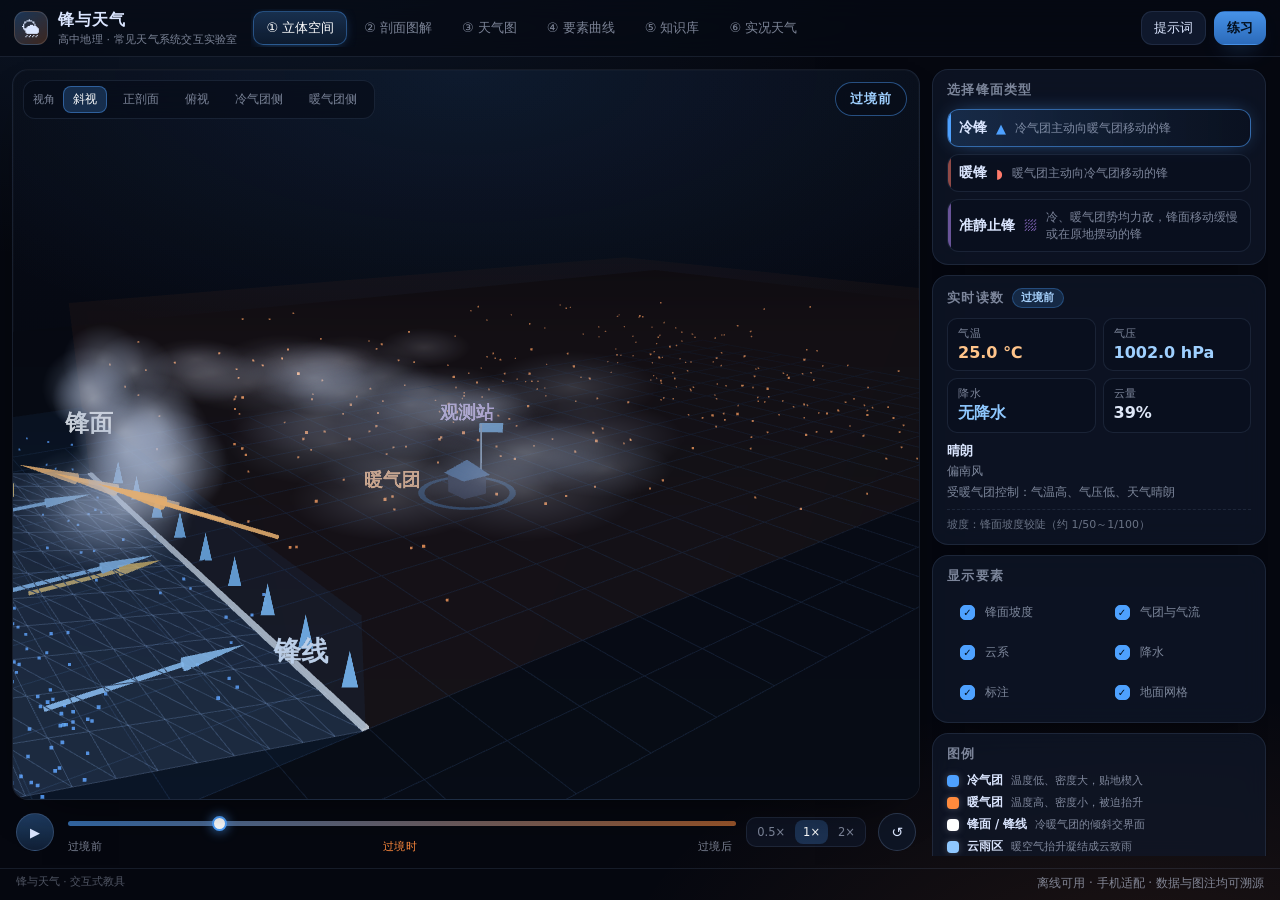
==== index.html @ 02ff9f95 "锋与天气：交互式高中地理教具（三维/剖面/天气图/曲线/知识库/联网实况）" ====
<!DOCTYPE html>
<html lang="zh-CN">
<head>
<meta charset="utf-8" />
<meta name="viewport" content="width=device-width, initial-scale=1, viewport-fit=cover" />
<title>锋与天气 · 高中地理交互教具</title>
<meta name="description" content="高中地理「常见天气系统——锋与天气」交互式教具：冷锋、暖锋、准静止锋三维演示、剖面图解、天气图、要素曲线、知识库与联网实况判读。" />
<meta name="theme-color" content="#05070f" />
<link rel="stylesheet" href="styles.css" />
<link rel="icon" href="data:image/svg+xml,%3Csvg xmlns='http://www.w3.org/2000/svg' viewBox='0 0 100 100'%3E%3Ctext y='.92em' font-size='86'%3E%E2%9B%85%3C/text%3E%3C/svg%3E" />
</head>
<body>
<div id="app">

  <!-- ============ 顶栏 ============ -->
  <header id="topbar">
    <div class="brand">
      <span class="logo" aria-hidden="true">🌦</span>
      <div class="brand-text">
        <h1>锋与天气</h1>
        <p>高中地理 · 常见天气系统交互实验室</p>
      </div>
    </div>
    <nav id="tabs" aria-label="视图切换">
      <button class="tab on" data-model="M1">① 立体空间</button>
      <button class="tab" data-model="M2">② 剖面图解</button>
      <button class="tab" data-model="M3">③ 天气图</button>
      <button class="tab" data-model="M4">④ 要素曲线</button>
      <button class="tab" data-model="M5">⑤ 知识库</button>
      <button class="tab" data-model="M6">⑥ 实况天气</button>
    </nav>
    <div class="top-actions">
      <button id="btnPrompt" class="ghost" title="查看完美提示词">提示词</button>
      <button id="btnQuiz" class="primary" title="课堂练习">练习</button>
    </div>
  </header>

  <!-- ============ 主区 ============ -->
  <main id="main">

    <!-- 画布区 -->
    <section id="stage">
      <div id="viewArea">
        <canvas id="gl"></canvas>
        <canvas id="c2d"></canvas>

        <div id="overlayTop">
          <div id="viewPresets" class="chips" aria-label="观察视角">
            <span class="chips-label">视角</span>
            <button data-view="iso" class="on">斜视</button>
            <button data-view="profile">正剖面</button>
            <button data-view="top">俯视</button>
            <button data-view="cold">冷气团侧</button>
            <button data-view="warm">暖气团侧</button>
          </div>
          <div id="mapBar" class="chips" hidden aria-label="天气图模式">
            <button data-map="cyclone" class="on">锋面气旋</button>
            <button data-map="rainbelt">我国雨带</button>
            <button data-map="symbols">符号判读</button>
            <span class="month-wrap" id="monthWrap" hidden>
              <b id="monthLabel">6 月</b>
              <input type="range" id="monthSlider" min="4" max="9" step="1" value="6" aria-label="月份" />
            </span>
          </div>
        </div>

        <div id="phaseBadge" class="phase-badge">过境前</div>
        <div id="toast" role="status" aria-live="polite"></div>
        <div id="loading"><span class="spinner"></span>正在构建三维场景…</div>
        <div id="fallback" hidden>
          <h3>三维渲染不可用</h3>
          <p>当前浏览器未启用 WebGL，已自动切换到「剖面图解」视图，动画与讲解不受影响。</p>
        </div>
      </div>

      <!-- 时间轴 -->
      <div id="ctrlbar">
        <button id="btnPlay" class="round" title="播放 / 暂停（空格）" aria-label="播放或暂停">▶</button>
        <div class="timeline">
          <input type="range" id="tSlider" min="0" max="1000" value="220" aria-label="时间轴" />
          <div class="marks"><span>过境前</span><span>过境时</span><span>过境后</span></div>
        </div>
        <div class="speeds" role="group" aria-label="播放速度">
          <button data-speed="0.5">0.5×</button>
          <button data-speed="1" class="on">1×</button>
          <button data-speed="2">2×</button>
        </div>
        <button id="btnReset" class="round" title="回到开始（R）" aria-label="重置">↺</button>
      </div>
    </section>

    <!-- 右侧控制面板 -->
    <aside id="panel">
      <div class="card" id="typeCard">
        <h3>选择锋面类型</h3>
        <div class="types" id="typeBtns"></div>
      </div>

      <div class="card" id="readoutCard">
        <h3>实时读数 <span id="phasePill" class="pill">过境前</span></h3>
        <div class="metrics">
          <div class="metric"><span class="k">气温</span><b id="mTemp">—</b></div>
          <div class="metric"><span class="k">气压</span><b id="mPress">—</b></div>
          <div class="metric"><span class="k">降水</span><b id="mRain">—</b></div>
          <div class="metric"><span class="k">云量</span><b id="mCloud">—</b></div>
        </div>
        <p class="weather" id="mWeather">—</p>
        <p class="wind" id="mWind">—</p>
        <p class="desc" id="mDesc">—</p>
        <p class="slope-line" id="mSlope">—</p>
      </div>

      <div class="card" id="viewCard">
        <h3>显示要素</h3>
        <div class="toggles" id="toggles">
          <label><input type="checkbox" data-show="slope" checked /><span>锋面坡度</span></label>
          <label><input type="checkbox" data-show="air" checked /><span>气团与气流</span></label>
          <label><input type="checkbox" data-show="clouds" checked /><span>云系</span></label>
          <label><input type="checkbox" data-show="rain" checked /><span>降水</span></label>
          <label><input type="checkbox" data-show="labels" checked /><span>标注</span></label>
          <label><input type="checkbox" data-show="grid" checked /><span>地面网格</span></label>
        </div>
      </div>

      <div class="card" id="legendCard">
        <h3>图例</h3>
        <ul class="legend" id="legendList"></ul>
        <p class="tip">拖动画面可旋转，双指 / 滚轮缩放；手机横置效果更佳。</p>
      </div>
    </aside>

    <!-- 知识库 -->
    <section id="knowledge" hidden>
      <aside class="kn-nav">
        <div class="kn-search"><input id="knSearch" type="search" placeholder="搜索知识点…" /></div>
        <div id="knList"></div>
      </aside>
      <div class="kn-body" id="knBody"></div>
    </section>

    <!-- 实况天气 -->
    <section id="live" hidden>
      <div class="live-head">
        <h2>实况天气 · 锋面判读</h2>
        <p class="live-sub">联网获取你所在城市或任意城市的当前天气，按冷锋 / 暖锋 / 准静止锋的判据自动判读，并可一键回到课堂演示。</p>
        <div class="live-search">
          <input id="cityInput" type="search" placeholder="输入城市名，如 贵阳、北京、昆明…" autocomplete="off" />
          <button id="btnSearch" class="primary">搜索</button>
          <button id="btnLocate" class="ghost">定位</button>
          <button id="btnRefresh" class="ghost" title="重新获取">刷新</button>
        </div>
        <div class="chips" id="cityPresets"></div>
        <div id="searchResults" class="search-results" hidden></div>
      </div>

      <div class="live-grid">
        <div class="card">
          <h3 id="liveTitle">当前实况 <span id="liveSource" class="pill">—</span></h3>
          <div id="liveNow" class="live-metrics"></div>
          <p id="liveTime" class="live-time"></p>
        </div>
        <div class="card">
          <h3>今日气温 / 气压 / 降水变化</h3>
          <canvas id="liveChart"></canvas>
          <p class="live-chart-note" id="liveChartNote"></p>
        </div>
        <div class="card">
          <h3>锋面判读</h3>
          <div id="liveJudge" class="live-judge"></div>
        </div>
      </div>

      <div class="card live-note">
        <h3>数据来源与判读说明</h3>
        <p>实况数据来自公开气象服务：<b>wttr.in</b>（主）与 <b>MET Norway</b>（备），城市坐标与海拔来自 <b>Open-Meteo 地理编码</b>。页面不会伪造数据：任一数据源失败会降级或明确提示，可手动输入观测值。</p>
        <p>教材判据使用「24 小时气温 / 气压变化」，但公开免费数据源通常取不到昨日同刻的实测值，本页因此用<b>今日已过时段的变化</b>近似，并在结论中标注实际时段长度，不冒充 24 小时。</p>
        <p class="dim">判据参考：冷锋 ΔT≤−4℃ 且 ΔP≥+3hPa（偏南风转偏北风、阵性降水）；暖锋 ΔT≥+3℃ 且 ΔP≤−3hPa（连续性降水）；准静止锋 |ΔT|&lt;2.5℃、|ΔP|&lt;2hPa 且降水持续时间长。</p>
      </div>
    </section>
  </main>

  <!-- ============ 练习弹层 ============ -->
  <div class="modal" id="modalQuiz" hidden>
    <div class="sheet">
      <header>
        <h3>课堂练习</h3>
        <span id="quizProgress" class="dim"></span>
        <button id="quizClose" class="round" aria-label="关闭">✕</button>
      </header>
      <div id="quizBody" class="quiz-body"></div>
      <footer>
        <button id="quizRestart" class="ghost">重新抽题</button>
        <span id="quizScore" class="dim"></span>
        <button id="quizNext" class="primary">下一题 →</button>
      </footer>
    </div>
  </div>

  <!-- ============ 提示词弹层 ============ -->
  <div class="modal" id="modalPrompt" hidden>
    <div class="sheet">
      <header>
        <h3>「锋与天气」完美提示词</h3>
        <button id="promptClose" class="round" aria-label="关闭">✕</button>
      </header>
      <div class="prompt-body" id="promptBody"></div>
      <footer>
        <button id="promptCopy" class="primary">复制全文</button>
        <span id="promptHint" class="dim"></span>
      </footer>
    </div>
  </div>

  <footer id="foot">
    <span>锋与天气 · 交互式教具</span>
    <span class="dim">离线可用 · 手机适配 · 数据与图注均可溯源</span>
  </footer>
</div>

<!-- 提示词全文（构建时由 build.mjs 注入） -->
<script id="promptData">window.PROMPT = "";</script>

<script src="vendor/three.min.js"></script>
<script src="src/front-data.js"></script>
<script src="src/helpers.js"></script>
<script src="src/geo-china.js"></script>
<script src="src/geo-world.js"></script>
<script src="src/geo.js"></script>
<script src="src/knowledge.js"></script>
<script src="src/m2-section.js"></script>
<script src="src/m3-map.js"></script>
<script src="src/m4-chart.js"></script>
<script src="src/quiz.js"></script>
<script src="src/scene3d.js"></script>
<script src="src/live.js"></script>
<script src="src/app.js"></script>
</body>
</html>
---- styles.css ----
/* ============================================================
 * styles.css — 锋与天气 · 深色玻璃拟态（与 earth-3d 教具同系列）
 * 手机优先：<900px 单列，画布占 52~58vh，面板向下排列
 * ============================================================ */
:root {
  --bg: #05070f;
  --panel: rgba(16, 24, 42, 0.72);
  --panel2: rgba(20, 32, 56, 0.92);
  --line: rgba(150, 180, 230, 0.22);
  --line-soft: rgba(150, 180, 230, 0.12);
  --text: #dbe6ff;
  --dim: rgba(219, 230, 255, 0.55);
  --accent: #4ea1ff;
  --cold: #4ea1ff;
  --warm: #ff8a3d;
  --warmline: #ff7a6b;
  --station: #b98cff;
  --rain: #8fc8ff;
  --ok: #37d39b;
  --warn: #ffb454;
  --radius: 16px;
  --font: "PingFang SC", "Microsoft YaHei", "Noto Sans SC", system-ui, -apple-system, sans-serif;
}

* { box-sizing: border-box; }
[hidden] { display: none !important; }

html, body { height: 100%; }
body {
  margin: 0;
  background: var(--bg);
  color: var(--text);
  font-family: var(--font);
  -webkit-font-smoothing: antialiased;
  overflow: hidden;
  background-image:
    radial-gradient(1200px 600px at 15% -10%, rgba(78, 161, 255, 0.12), transparent 60%),
    radial-gradient(900px 500px at 90% 110%, rgba(255, 138, 61, 0.10), transparent 60%);
}

button { font-family: inherit; cursor: pointer; }
input { font-family: inherit; }

#app {
  height: 100vh;
  height: 100dvh;
  display: flex;
  flex-direction: column;
  min-height: 0;
}

/* ---------------- 顶栏 ---------------- */
#topbar {
  flex: 0 0 auto;
  display: flex;
  align-items: center;
  gap: 14px;
  padding: 9px 14px;
  border-bottom: 1px solid var(--line-soft);
  background: rgba(6, 10, 20, 0.72);
  backdrop-filter: blur(14px);
  -webkit-backdrop-filter: blur(14px);
  z-index: 20;
}
.brand { display: flex; align-items: center; gap: 10px; min-width: 0; }
.brand .logo {
  width: 34px; height: 34px; flex: 0 0 auto;
  display: grid; place-items: center;
  border-radius: 11px;
  background: linear-gradient(145deg, rgba(78, 161, 255, .28), rgba(255, 138, 61, .22));
  border: 1px solid rgba(255, 255, 255, .12);
  font-size: 18px;
}
.brand-text h1 { margin: 0; font-size: 16px; letter-spacing: .06em; }
.brand-text p { margin: 1px 0 0; font-size: 11px; color: var(--dim); letter-spacing: .02em; }

#tabs {
  display: flex; gap: 4px;
  flex: 1 1 auto;
  overflow-x: auto;
  scrollbar-width: none;
  padding: 2px;
}
#tabs::-webkit-scrollbar { display: none; }
.tab {
  flex: 0 0 auto;
  border: 1px solid transparent;
  background: transparent;
  color: var(--dim);
  padding: 7px 12px;
  border-radius: 10px;
  font-size: 13px;
  white-space: nowrap;
  transition: .18s;
}
.tab:hover { color: var(--text); background: rgba(255, 255, 255, .05); }
.tab.on {
  color: #fff;
  background: linear-gradient(180deg, rgba(78, 161, 255, .24), rgba(78, 161, 255, .10));
  border-color: rgba(78, 161, 255, .38);
  box-shadow: 0 2px 14px -6px rgba(78, 161, 255, .7);
}
.top-actions { display: flex; gap: 8px; flex: 0 0 auto; }
.top-actions .ghost, .top-actions .primary { font-size: 13px; padding: 7px 12px; }

/* ---------------- 主区 ---------------- */
#main {
  flex: 1 1 auto;
  min-height: 0;
  display: grid;
  grid-template-columns: minmax(0, 1fr) 336px;
  gap: 12px;
  padding: 12px;
  overflow: hidden;
}
#stage { display: flex; flex-direction: column; min-height: 0; min-width: 0; }
#viewArea {
  position: relative;
  flex: 1 1 auto;
  min-height: 0;
  border-radius: var(--radius);
  overflow: hidden;
  border: 1px solid var(--line-soft);
  background:
    radial-gradient(900px 420px at 50% 0%, rgba(78, 161, 255, .10), transparent 70%),
    linear-gradient(180deg, #070b16 0%, #04060d 100%);
  box-shadow: 0 20px 50px -30px rgba(0, 0, 0, .9), inset 0 0 0 1px rgba(255, 255, 255, .02);
}
#viewArea canvas { position: absolute; inset: 0; display: block; }
#gl { z-index: 1; }
#c2d { z-index: 1; }

/* 顶部浮层：视角 / 天气图模式 */
#overlayTop {
  position: absolute; z-index: 6;
  top: 10px; left: 10px; right: 10px;
  display: flex; flex-direction: column; gap: 8px;
  pointer-events: none;
}
#overlayTop .chips { pointer-events: auto; }
.chips {
  display: flex; align-items: center; gap: 6px;
  flex-wrap: wrap;
  padding: 5px 7px;
  width: fit-content;
  border-radius: 12px;
  background: rgba(8, 13, 26, .72);
  border: 1px solid var(--line-soft);
  backdrop-filter: blur(10px);
  -webkit-backdrop-filter: blur(10px);
}
.chips-label { font-size: 11px; color: var(--dim); padding: 0 2px; }
.chips > button {
  border: 1px solid transparent;
  background: transparent;
  color: var(--dim);
  padding: 4px 9px;
  border-radius: 8px;
  font-size: 12px;
  white-space: nowrap;
}
.chips > button:hover { color: var(--text); background: rgba(255, 255, 255, .06); }
.chips > button.on {
  color: #fff;
  background: rgba(78, 161, 255, .22);
  border-color: rgba(78, 161, 255, .45);
}
.month-wrap {
  display: inline-flex; align-items: center; gap: 8px;
  padding-left: 8px; margin-left: 2px;
  border-left: 1px solid var(--line-soft);
  font-size: 12px;
}
.month-wrap b { color: var(--accent); font-weight: 600; min-width: 34px; }
.month-wrap input[type=range] { width: 86px; }

/* 阶段徽标 */
.phase-badge {
  position: absolute; z-index: 6;
  right: 12px; top: 12px;
  padding: 7px 14px;
  border-radius: 999px;
  font-size: 13px; font-weight: 700; letter-spacing: .08em;
  background: rgba(8, 13, 26, .8);
  border: 1px solid var(--line);
  color: var(--text);
  backdrop-filter: blur(10px);
}
.phase-badge.ph0 { color: #9fd0ff; border-color: rgba(78, 161, 255, .45); }
.phase-badge.ph1 { color: #ffc48a; border-color: rgba(255, 138, 61, .55); box-shadow: 0 0 22px -6px rgba(255, 138, 61, .8); }
.phase-badge.ph2 { color: #a8f0d0; border-color: rgba(55, 211, 155, .5); }

/* 加载 / 兜底 / toast */
#loading {
  position: absolute; inset: 0; z-index: 8;
  display: grid; place-items: center; gap: 10px;
  grid-auto-flow: column;
  color: var(--dim); font-size: 13px;
  background: rgba(5, 7, 15, .7);
  backdrop-filter: blur(4px);
}
.spinner {
  width: 15px; height: 15px; border-radius: 50%;
  border: 2px solid rgba(78, 161, 255, .3);
  border-top-color: var(--accent);
  animation: spin 1s linear infinite;
}
@keyframes spin { to { transform: rotate(360deg); } }
#fallback {
  position: absolute; z-index: 7; left: 50%; top: 50%;
  transform: translate(-50%, -50%);
  width: min(420px, 82%);
  padding: 20px 22px;
  border-radius: var(--radius);
  background: var(--panel2);
  border: 1px solid var(--line);
  text-align: center;
}
#fallback h3 { margin: 0 0 8px; font-size: 15px; }
#fallback p { margin: 0; font-size: 13px; color: var(--dim); line-height: 1.7; }

#toast {
  position: absolute; z-index: 9;
  left: 50%; bottom: 18px;
  transform: translate(-50%, 16px);
  padding: 9px 16px;
  border-radius: 999px;
  background: rgba(8, 13, 26, .92);
  border: 1px solid var(--line);
  font-size: 12.5px; color: var(--text);
  opacity: 0; pointer-events: none;
  transition: .22s;
  max-width: 88%;
  text-align: center;
}
#toast.show { opacity: 1; transform: translate(-50%, 0); }

/* ---------------- 时间轴 ---------------- */
#ctrlbar {
  flex: 0 0 auto;
  display: flex; align-items: center; gap: 12px;
  padding: 10px 4px 2px;
}
.round {
  width: 38px; height: 38px; flex: 0 0 auto;
  border-radius: 50%;
  border: 1px solid var(--line);
  background: rgba(16, 24, 42, .8);
  color: var(--text);
  font-size: 14px;
  display: grid; place-items: center;
  transition: .18s;
}
.round:hover { border-color: rgba(78, 161, 255, .55); color: #fff; }
.round.playing { background: rgba(78, 161, 255, .22); border-color: rgba(78, 161, 255, .6); }
#btnPlay { background: linear-gradient(180deg, rgba(78, 161, 255, .35), rgba(78, 161, 255, .16)); font-size: 13px; }

.timeline { flex: 1 1 auto; min-width: 0; }
.timeline input[type=range] { width: 100%; }
.marks {
  display: flex; justify-content: space-between;
  font-size: 10.5px; color: var(--dim);
  padding: 2px 2px 0;
  letter-spacing: .04em;
}
.marks span:nth-child(2) { color: var(--warm); }

input[type=range] {
  -webkit-appearance: none; appearance: none;
  height: 22px; background: transparent; cursor: pointer;
}
input[type=range]::-webkit-slider-runnable-track {
  height: 5px; border-radius: 99px;
  background: linear-gradient(90deg, rgba(78, 161, 255, .65), rgba(255, 138, 61, .6));
}
input[type=range]::-webkit-slider-thumb {
  -webkit-appearance: none;
  width: 15px; height: 15px; margin-top: -5px;
  border-radius: 50%;
  background: #fff;
  border: 2px solid var(--accent);
  box-shadow: 0 0 12px rgba(78, 161, 255, .8);
}
input[type=range]::-moz-range-track { height: 5px; border-radius: 99px; background: linear-gradient(90deg, #4ea1ff, #ff8a3d); }
input[type=range]::-moz-range-thumb { width: 13px; height: 13px; border-radius: 50%; background: #fff; border: 2px solid var(--accent); }

.speeds { display: flex; gap: 2px; padding: 2px; border-radius: 10px; background: rgba(16, 24, 42, .7); border: 1px solid var(--line-soft); }
.speeds button {
  border: 0; background: transparent; color: var(--dim);
  padding: 5px 8px; border-radius: 8px; font-size: 11.5px;
}
.speeds button.on { color: #fff; background: rgba(78, 161, 255, .22); }

/* ---------------- 右侧面板 ---------------- */
#panel {
  overflow-y: auto;
  display: flex; flex-direction: column; gap: 10px;
  min-height: 0;
  padding-right: 2px;
  scrollbar-width: thin;
}
#panel::-webkit-scrollbar { width: 6px; }
#panel::-webkit-scrollbar-thumb { background: rgba(150, 180, 230, .22); border-radius: 99px; }

.card {
  border-radius: var(--radius);
  background: var(--panel);
  border: 1px solid var(--line-soft);
  padding: 12px 14px;
  backdrop-filter: blur(12px);
  -webkit-backdrop-filter: blur(12px);
  box-shadow: 0 16px 36px -28px #000;
}
.card h3 {
  margin: 0 0 10px;
  font-size: 12.5px; font-weight: 600;
  color: var(--dim);
  letter-spacing: .1em;
  display: flex; align-items: center; gap: 8px;
}
.pill {
  font-size: 10.5px; font-weight: 600;
  padding: 2px 8px; border-radius: 999px;
  background: rgba(78, 161, 255, .16);
  border: 1px solid rgba(78, 161, 255, .3);
  color: #a9d4ff;
  letter-spacing: .02em;
}

.types { display: flex; flex-direction: column; gap: 7px; }
.type-btn {
  display: flex; align-items: center; gap: 9px;
  text-align: left;
  padding: 9px 11px;
  border-radius: 12px;
  border: 1px solid var(--line-soft);
  background: rgba(10, 16, 30, .55);
  color: var(--text);
  transition: .18s;
  position: relative;
  overflow: hidden;
}
.type-btn::before {
  content: ""; position: absolute; left: 0; top: 0; bottom: 0; width: 3px;
  background: var(--c); opacity: .55;
}
.type-btn:hover { border-color: var(--line); background: rgba(20, 32, 56, .7); }
.type-btn.on {
  border-color: color-mix(in srgb, var(--c) 55%, transparent);
  background: linear-gradient(90deg, color-mix(in srgb, var(--c) 18%, transparent), rgba(10, 16, 30, .5));
  box-shadow: 0 0 22px -10px var(--c);
}
.type-btn.on::before { opacity: 1; }
.tname { font-size: 14px; font-weight: 600; flex: 0 0 auto; }
.tglyph { font-size: 13px; color: var(--c); flex: 0 0 auto; }
.toneline { font-size: 11.5px; color: var(--dim); line-height: 1.45; }

.metrics {
  display: grid;
  grid-template-columns: 1fr 1fr;
  gap: 7px;
}
.metric {
  display: flex; flex-direction: column; gap: 2px;
  padding: 8px 10px;
  border-radius: 10px;
  background: rgba(10, 16, 30, .55);
  border: 1px solid var(--line-soft);
}
.metric .k { font-size: 10.5px; color: var(--dim); letter-spacing: .06em; }
.metric b { font-size: 16px; font-weight: 650; font-variant-numeric: tabular-nums; }
#mTemp { color: #ffc48a; }
#mPress { color: #9fd0ff; }
#mRain { color: var(--rain); }
#mCloud { color: #dfe7f7; }

.weather { margin: 9px 0 2px; font-size: 13px; font-weight: 600; }
.wind, .desc { margin: 2px 0 0; font-size: 11.5px; color: var(--dim); line-height: 1.6; }
.slope-line { margin: 8px 0 0; font-size: 11px; color: rgba(219, 230, 255, .45); border-top: 1px dashed var(--line-soft); padding-top: 7px; }

.toggles { display: grid; grid-template-columns: 1fr 1fr; gap: 5px; }
.toggles label {
  display: flex; align-items: center; gap: 7px;
  padding: 6px 8px; border-radius: 9px;
  font-size: 12px; color: var(--dim);
  border: 1px solid transparent;
  cursor: pointer;
  transition: .15s;
}
.toggles label:hover { background: rgba(255, 255, 255, .04); color: var(--text); }
.toggles input {
  appearance: none; -webkit-appearance: none;
  width: 15px; height: 15px; border-radius: 5px;
  border: 1px solid var(--line);
  background: rgba(10, 16, 30, .8);
  position: relative; flex: 0 0 auto;
}
.toggles input:checked { background: var(--accent); border-color: var(--accent); }
.toggles input:checked::after {
  content: "✓"; position: absolute; inset: 0;
  font-size: 10px; line-height: 13px; text-align: center; color: #04101f; font-weight: 800;
}

.legend { list-style: none; margin: 0; padding: 0; display: flex; flex-direction: column; gap: 7px; }
.legend li { display: flex; align-items: center; gap: 8px; font-size: 11.5px; color: var(--dim); }
.legend i { width: 12px; height: 12px; border-radius: 4px; flex: 0 0 auto; box-shadow: 0 0 8px -2px currentColor; }
.legend b { color: var(--text); font-weight: 600; font-size: 11.5px; }
.legend span { font-size: 10.5px; }
.tip { margin: 10px 0 0; font-size: 10.5px; color: rgba(219, 230, 255, .4); line-height: 1.6; }

/* ---------------- 知识库 ---------------- */
#knowledge {
  grid-column: 1 / -1;
  display: grid;
  grid-template-columns: 236px minmax(0, 1fr);
  gap: 14px;
  min-height: 0;
  overflow: hidden;
}
.kn-nav {
  display: flex; flex-direction: column; gap: 8px;
  min-height: 0;
  padding-right: 4px;
}
.kn-search input {
  width: 100%;
  padding: 9px 12px;
  border-radius: 11px;
  border: 1px solid var(--line-soft);
  background: rgba(10, 16, 30, .7);
  color: var(--text);
  font-size: 13px;
  outline: none;
}
.kn-search input:focus { border-color: rgba(78, 161, 255, .55); }
#knList { overflow-y: auto; display: flex; flex-direction: column; gap: 3px; padding-right: 2px; }
.kn-item {
  display: flex; align-items: center; gap: 8px;
  text-align: left;
  padding: 8px 10px;
  border-radius: 10px;
  border: 1px solid transparent;
  background: transparent;
  color: var(--dim);
  font-size: 12.5px;
  line-height: 1.35;
}
.kn-item:hover { background: rgba(255, 255, 255, .045); color: var(--text); }
.kn-item.on { background: rgba(78, 161, 255, .14); border-color: rgba(78, 161, 255, .3); color: #fff; }
.kn-ico { font-size: 14px; flex: 0 0 auto; }

.kn-body {
  overflow-y: auto;
  padding: 4px 6px 40px 2px;
  scrollbar-width: thin;
}
.kn-body::-webkit-scrollbar { width: 6px; }
.kn-body::-webkit-scrollbar-thumb { background: rgba(150, 180, 230, .2); border-radius: 99px; }
.kn-sec {
  background: var(--panel);
  border: 1px solid var(--line-soft);
  border-radius: var(--radius);
  padding: 16px 20px 18px;
  margin-bottom: 12px;
  backdrop-filter: blur(10px);
  scroll-margin-top: 12px;
}
.kn-sec h2 { margin: 0 0 12px; font-size: 17px; letter-spacing: .04em; }
.kn-sec h4 { margin: 16px 0 7px; font-size: 14px; color: #bcd6ff; }
.kn-sec p { margin: 7px 0; font-size: 13.5px; line-height: 1.85; color: rgba(219, 230, 255, .88); }
.kn-sec ul, .kn-sec ol { margin: 7px 0; padding-left: 22px; }
.kn-sec li { font-size: 13.5px; line-height: 1.8; margin: 3px 0; color: rgba(219, 230, 255, .88); }
.kn-sec b { color: #fff; }
.kn-sec i { color: var(--accent); font-style: normal; }
.kc-table { width: 100%; border-collapse: collapse; margin: 10px 0; font-size: 12.5px; }
.kc-table th, .kc-table td {
  border: 1px solid var(--line-soft);
  padding: 7px 9px;
  text-align: left;
  line-height: 1.6;
  vertical-align: top;
}
.kc-table th { background: rgba(78, 161, 255, .12); color: #cfe4ff; font-weight: 600; }
.kc-table tr:nth-child(even) td { background: rgba(255, 255, 255, .018); }
.kn-sec .kc-note, .kn-sec .kc-warn, .kn-sec .kc-key {
  margin: 10px 0;
  padding: 10px 14px;
  border-radius: 10px;
  font-size: 13px;
  line-height: 1.75;
}
.kc-note { background: rgba(78, 161, 255, .1); border-left: 3px solid var(--accent); }
.kc-warn { background: rgba(255, 180, 84, .1); border-left: 3px solid var(--warn); }
.kc-key { background: rgba(55, 211, 155, .1); border-left: 3px solid var(--ok); }
.kc-chip {
  display: inline-block;
  padding: 1px 8px; margin: 0 2px;
  border-radius: 999px;
  font-size: 11.5px;
  background: rgba(157, 195, 255, .14);
  border: 1px solid rgba(157, 195, 255, .25);
  color: #cfe4ff;
}
.kn-sec .kc-table td:first-child { white-space: nowrap; }

/* ---------------- 实况天气 ---------------- */
#live {
  grid-column: 1 / -1;
  overflow-y: auto;
  padding: 2px 4px 40px 2px;
  display: flex; flex-direction: column; gap: 12px;
  scrollbar-width: thin;
}
#live::-webkit-scrollbar { width: 6px; }
#live::-webkit-scrollbar-thumb { background: rgba(150, 180, 230, .2); border-radius: 99px; }
.live-head h2 { margin: 0 0 4px; font-size: 19px; letter-spacing: .03em; }
.live-sub { margin: 0 0 12px; font-size: 12.5px; color: var(--dim); line-height: 1.7; }
.live-search { display: flex; gap: 8px; flex-wrap: wrap; }
.live-search input {
  flex: 1 1 200px;
  padding: 10px 13px;
  border-radius: 11px;
  border: 1px solid var(--line-soft);
  background: rgba(10, 16, 30, .75);
  color: var(--text);
  font-size: 13.5px;
  outline: none;
}
.live-search input:focus { border-color: rgba(78, 161, 255, .55); }
button.primary, button.ghost {
  border-radius: 11px;
  padding: 9px 15px;
  font-size: 13px;
  border: 1px solid transparent;
  transition: .18s;
}
button.primary {
  background: linear-gradient(180deg, rgba(78, 161, 255, .9), rgba(48, 118, 205, .9));
  color: #04101f; font-weight: 700;
  box-shadow: 0 10px 24px -14px rgba(78, 161, 255, .9);
}
button.primary:hover { filter: brightness(1.08); }
button.primary:disabled { opacity: .45; cursor: default; }
button.ghost {
  background: rgba(20, 32, 56, .7);
  border-color: var(--line-soft);
  color: var(--text);
}
button.ghost:hover { border-color: rgba(78, 161, 255, .45); }
#cityPresets { margin-top: 10px; width: 100%; }
.chip {
  border: 1px solid var(--line-soft);
  background: rgba(20, 32, 56, .7);
  color: var(--dim);
  padding: 6px 12px;
  border-radius: 999px;
  font-size: 12px;
}
.chip:hover { color: var(--text); border-color: rgba(78, 161, 255, .5); }
.chip.on { color: #fff; background: rgba(78, 161, 255, .22); border-color: rgba(78, 161, 255, .5); }

.search-results { margin-top: 10px; display: flex; flex-direction: column; gap: 5px; max-height: 220px; overflow-y: auto; }
.sr-item {
  display: flex; align-items: baseline; gap: 10px;
  text-align: left;
  padding: 9px 12px;
  border-radius: 10px;
  border: 1px solid var(--line-soft);
  background: rgba(10, 16, 30, .7);
  color: var(--text);
  font-size: 13px;
}
.sr-item:hover { border-color: rgba(78, 161, 255, .45); }
.sr-item small { color: var(--dim); font-size: 11px; }

.live-grid {
  display: grid;
  grid-template-columns: 1.05fr 1.35fr 1.1fr;
  gap: 12px;
  align-items: start;
}
.live-metrics { display: grid; grid-template-columns: 1fr 1fr; gap: 7px; }
.lm {
  display: flex; flex-direction: column; gap: 1px;
  padding: 8px 10px;
  border-radius: 10px;
  background: rgba(10, 16, 30, .55);
  border: 1px solid var(--line-soft);
}
.lm span { font-size: 10.5px; color: var(--dim); }
.lm b { font-size: 14px; font-weight: 600; font-variant-numeric: tabular-nums; }
.live-time { margin: 10px 0 0; font-size: 10.5px; color: rgba(219, 230, 255, .45); line-height: 1.7; }
#liveChart { width: 100%; display: block; border-radius: 10px; }
.live-chart-note { margin: 7px 0 0; font-size: 10.5px; color: rgba(219, 230, 255, .45); }

.live-judge .verdict {
  display: flex; align-items: baseline; gap: 10px; flex-wrap: wrap;
  padding: 10px 12px;
  border-radius: 11px;
  margin-bottom: 10px;
  border-left: 3px solid var(--line);
  background: rgba(10, 16, 30, .55);
}
.live-judge .verdict b { font-size: 16px; }
.live-judge .verdict span { font-size: 12.5px; color: var(--dim); }
.live-judge .verdict em { font-style: normal; font-size: 10.5px; color: rgba(219, 230, 255, .4); margin-left: auto; }
.verdict.v-cold { border-left-color: var(--cold); background: rgba(78, 161, 255, .1); }
.verdict.v-cold b { color: #9fd0ff; }
.verdict.v-warm { border-left-color: var(--warm); background: rgba(255, 138, 61, .1); }
.verdict.v-warm b { color: #ffc48a; }
.verdict.v-stationary { border-left-color: var(--station); background: rgba(185, 140, 255, .1); }
.verdict.v-stationary b { color: #d9c2ff; }
.verdict.v-none { border-left-color: var(--line); }
.reasons { margin: 0 0 12px; padding-left: 20px; }
.reasons li { font-size: 12.5px; line-height: 1.8; color: rgba(219, 230, 255, .8); margin: 4px 0; }
.live-judge button.primary { width: 100%; }
.live-note p { font-size: 12px; line-height: 1.85; color: rgba(219, 230, 255, .62); margin: 6px 0; }
.live-note b { color: #cfe4ff; }
.live-err b { color: #ffb4a8; }
.live-err p { font-size: 12.5px; color: var(--dim); line-height: 1.75; }
.manual { display: grid; grid-template-columns: 1fr 1fr; gap: 8px; margin-top: 10px; }
.manual label { display: flex; flex-direction: column; gap: 4px; font-size: 11px; color: var(--dim); }
.manual input {
  padding: 8px 10px;
  border-radius: 9px;
  border: 1px solid var(--line-soft);
  background: rgba(10, 16, 30, .8);
  color: var(--text);
  font-size: 13px;
  outline: none;
}
.manual button { grid-column: 1 / -1; }
.dim { color: var(--dim); font-size: 12px; }

/* ---------------- 弹层 ---------------- */
.modal {
  position: fixed; inset: 0; z-index: 60;
  display: grid; place-items: center;
  padding: 18px;
  background: rgba(3, 5, 12, .68);
  backdrop-filter: blur(6px);
  -webkit-backdrop-filter: blur(6px);
}
.sheet {
  width: min(760px, 100%);
  max-height: min(86vh, 860px);
  display: flex; flex-direction: column;
  border-radius: 20px;
  background: linear-gradient(180deg, rgba(18, 28, 48, .97), rgba(10, 16, 30, .98));
  border: 1px solid var(--line);
  box-shadow: 0 40px 90px -40px #000;
  overflow: hidden;
}
.sheet header {
  display: flex; align-items: center; gap: 12px;
  padding: 14px 18px;
  border-bottom: 1px solid var(--line-soft);
}
.sheet header h3 { margin: 0; font-size: 15px; letter-spacing: .04em; flex: 0 0 auto; }
.sheet header .round { margin-left: auto; width: 32px; height: 32px; font-size: 12px; }
.sheet footer {
  display: flex; align-items: center; gap: 10px;
  padding: 12px 18px;
  border-top: 1px solid var(--line-soft);
}
.sheet footer .primary { margin-left: auto; }
#quizProgress, #promptHint { font-size: 11.5px; }

.quiz-body { padding: 16px 20px; overflow-y: auto; }
.q-text { margin: 0 0 14px; font-size: 14.5px; line-height: 1.8; }
.q-options { display: flex; flex-direction: column; gap: 8px; }
.q-opt {
  display: flex; align-items: flex-start; gap: 10px;
  text-align: left;
  padding: 10px 13px;
  border-radius: 11px;
  border: 1px solid var(--line-soft);
  background: rgba(10, 16, 30, .6);
  color: var(--text);
  font-size: 13.5px;
  line-height: 1.65;
  transition: .15s;
}
.q-opt:hover:not(:disabled) { border-color: rgba(78, 161, 255, .5); background: rgba(20, 32, 56, .8); }
.q-opt b {
  width: 20px; height: 20px; flex: 0 0 auto;
  display: grid; place-items: center;
  border-radius: 6px;
  font-size: 11px;
  background: rgba(78, 161, 255, .16);
  color: #a9d4ff;
}
.q-opt.ok { border-color: rgba(55, 211, 155, .65); background: rgba(55, 211, 155, .12); }
.q-opt.ok b { background: rgba(55, 211, 155, .3); color: #062; }
.q-opt.bad { border-color: rgba(255, 122, 107, .65); background: rgba(255, 122, 107, .1); }
.q-opt.bad b { background: rgba(255, 122, 107, .3); color: #3a0b06; }
.q-explain {
  margin-top: 14px;
  padding: 12px 15px;
  border-radius: 12px;
  background: rgba(78, 161, 255, .09);
  border-left: 3px solid var(--accent);
}
.q-explain b { font-size: 13px; }
.q-explain p { margin: 6px 0 0; font-size: 12.5px; line-height: 1.8; color: rgba(219, 230, 255, .8); }
.quiz-done { text-align: center; padding: 26px 10px; }
.quiz-done h4 { margin: 0 0 8px; font-size: 18px; }
.quiz-done p { margin: 0; color: var(--dim); font-size: 13px; line-height: 1.8; }

.prompt-body { padding: 16px 20px; overflow-y: auto; }
.prompt-body pre {
  margin: 0;
  font-family: ui-monospace, SFMono-Regular, Menlo, Consolas, monospace;
  font-size: 11.8px;
  line-height: 1.75;
  color: rgba(219, 230, 255, .86);
  white-space: pre-wrap;
  word-break: break-word;
}

#foot {
  flex: 0 0 auto;
  display: flex; justify-content: space-between; gap: 10px;
  padding: 6px 16px 8px;
  font-size: 10.5px;
  color: rgba(219, 230, 255, .35);
  border-top: 1px solid var(--line-soft);
}

/* ---------------- 响应式 ---------------- */
@media (max-width: 1080px) {
  #main { grid-template-columns: minmax(0, 1fr) 300px; }
  .live-grid { grid-template-columns: 1fr 1fr; }
  .live-grid .card:last-child { grid-column: 1 / -1; }
}

@media (max-width: 900px) {
  body { overflow: auto; }
  #app { height: auto; min-height: 100dvh; }
  #topbar { flex-wrap: wrap; gap: 8px; padding: 8px 10px; }
  .brand-text p { display: none; }
  .brand-text h1 { font-size: 15px; }
  #tabs { order: 3; flex-basis: 100%; }
  .tab { padding: 6px 10px; font-size: 12px; }
  .top-actions { margin-left: auto; }
  .top-actions .ghost { display: none; }

  #main {
    grid-template-columns: minmax(0, 1fr);
    grid-auto-rows: auto;
    padding: 8px;
    gap: 8px;
    overflow: visible;
  }
  #stage { min-height: 0; }
  #viewArea { height: 56vh; min-height: 300px; flex: 0 0 auto; }
  #panel { overflow: visible; padding-right: 0; }
  .card { padding: 11px 12px; }
  .metrics { grid-template-columns: 1fr 1fr; }
  .type-btn { padding: 8px 10px; }
  .toneline { font-size: 11px; }
  #ctrlbar { gap: 8px; padding-top: 8px; }
  .round { width: 34px; height: 34px; }
  .speeds button { padding: 4px 6px; font-size: 11px; }
  .phase-badge { font-size: 11.5px; padding: 5px 11px; top: 8px; right: 8px; }
  #overlayTop { top: 8px; left: 8px; right: 8px; }
  .chips > button { padding: 3px 7px; font-size: 11px; }

  #knowledge { grid-template-columns: 1fr; overflow: visible; }
  #knList { flex-direction: row; flex-wrap: nowrap; overflow-x: auto; padding-bottom: 4px; }
  .kn-item { flex: 0 0 auto; white-space: nowrap; font-size: 12px; }
  .kn-body { overflow: visible; padding: 2px 0 30px; }
  .kn-sec { padding: 14px 15px 16px; }
  .kn-sec h2 { font-size: 15.5px; }
  .kn-sec p, .kn-sec li { font-size: 13px; }
  .kc-table { font-size: 11.5px; display: block; overflow-x: auto; }

  #live { overflow: visible; padding-bottom: 26px; }
  .live-grid { grid-template-columns: 1fr; }
  .live-head h2 { font-size: 17px; }
  .lm b { font-size: 13px; }
  .modal { padding: 10px; }
  .sheet { max-height: 88vh; border-radius: 16px; }
  #foot { padding: 6px 12px 10px; }
}

@media (max-width: 420px) {
  .brand .logo { width: 30px; height: 30px; font-size: 16px; }
  .tab { padding: 6px 8px; font-size: 11.5px; }
  .top-actions .primary { padding: 7px 11px; font-size: 12px; }
  #viewArea { height: 50vh; min-height: 260px; }
  .metrics { grid-template-columns: 1fr 1fr; }
  .manual { grid-template-columns: 1fr; }
}
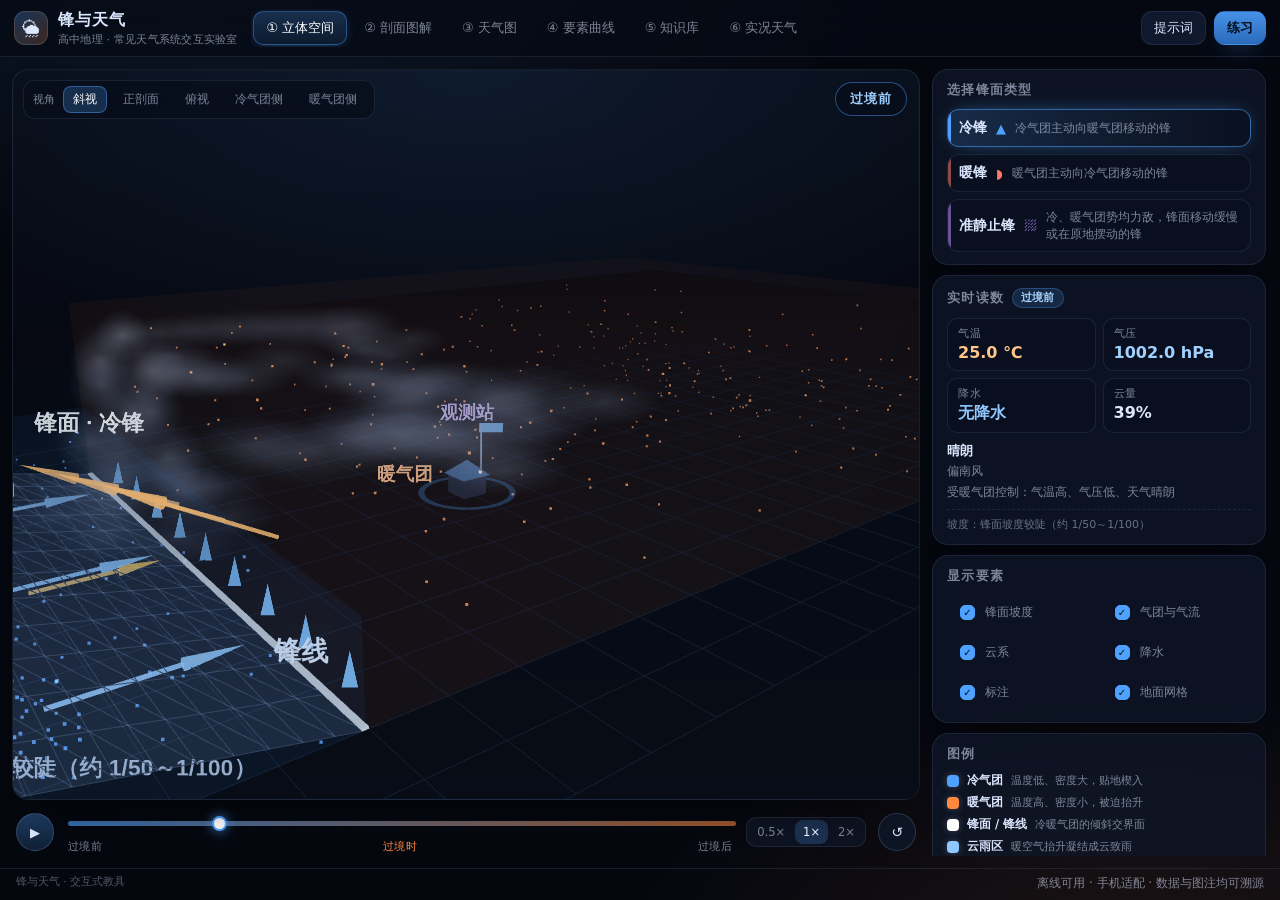
==== commit 29a63fb4: "查询修复：内置 375 城市索引（省·市准确，含港澳台）；新增天气图全球模式（真实世界底图、极锋带/副高带/南北半球气旋）；锋面气旋重排标注避让" ====
--- a/index.html
+++ b/index.html
@@ -57,6 +57,7 @@
             <button data-map="cyclone" class="on">锋面气旋</button>
             <button data-map="rainbelt">我国雨带</button>
             <button data-map="symbols">符号判读</button>
+            <button data-map="world">全球</button>
             <span class="month-wrap" id="monthWrap" hidden>
               <b id="monthLabel">6 月</b>
               <input type="range" id="monthSlider" min="4" max="9" step="1" value="6" aria-label="月份" />
@@ -225,6 +226,7 @@
 <script src="src/helpers.js"></script>
 <script src="src/geo-china.js"></script>
 <script src="src/geo-world.js"></script>
+<script src="src/geo-cities.js"></script>
 <script src="src/geo.js"></script>
 <script src="src/knowledge.js"></script>
 <script src="src/m2-section.js"></script>
--- a/styles.css
+++ b/styles.css
@@ -792,3 +792,12 @@
   .metrics { grid-template-columns: 1fr 1fr; }
   .manual { grid-template-columns: 1fr; }
 }
+
+/* 实况判读：无锋面时的三种演示入口 */
+.demo-row { display: flex; flex-wrap: wrap; gap: 8px; margin-top: 10px; }
+.demo-row .chip {
+  padding: 7px 12px; border-radius: 999px; cursor: pointer;
+  border: 1px solid rgba(140, 175, 235, 0.28); background: rgba(20, 32, 56, 0.7);
+  color: var(--text); font-size: 12.5px;
+}
+.demo-row .chip:hover { border-color: rgba(78, 161, 255, 0.6); background: rgba(30, 52, 90, 0.8); }
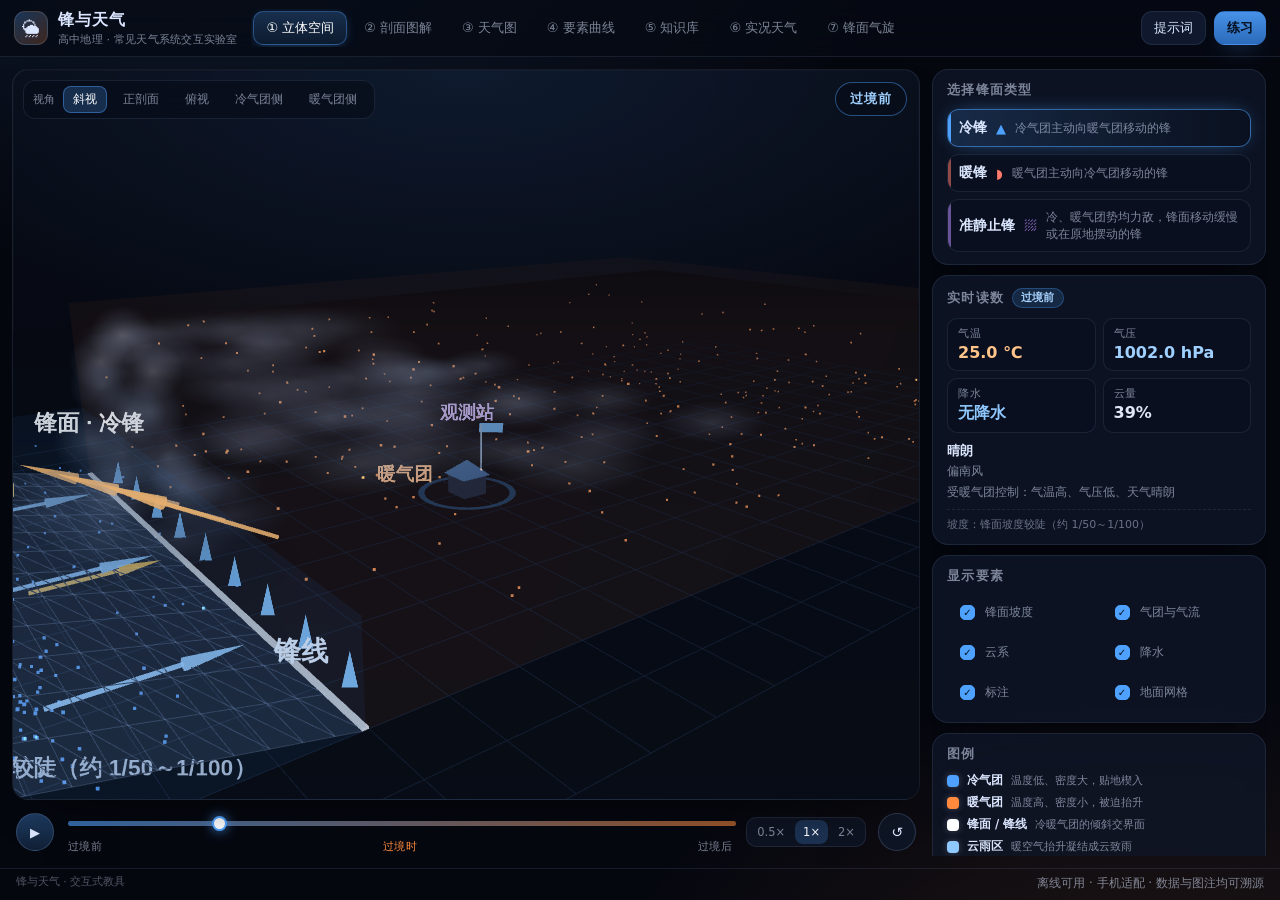
==== commit 53094bee: "新增⑦锋面气旋演示（4 阶段动画+三站天气）；修复搜索省名返回错误省份（省名→省会映射）" ====
--- a/index.html
+++ b/index.html
@@ -28,6 +28,7 @@
       <button class="tab" data-model="M4">④ 要素曲线</button>
       <button class="tab" data-model="M5">⑤ 知识库</button>
       <button class="tab" data-model="M6">⑥ 实况天气</button>
+      <button class="tab" data-model="M7">⑦ 锋面气旋</button>
     </nav>
     <div class="top-actions">
       <button id="btnPrompt" class="ghost" title="查看完美提示词">提示词</button>
@@ -52,6 +53,12 @@
             <button data-view="top">俯视</button>
             <button data-view="cold">冷气团侧</button>
             <button data-view="warm">暖气团侧</button>
+          </div>
+          <div id="cycBar" class="chips" hidden aria-label="气旋发展阶段">
+            <button data-stage="0" class="on">① 初生</button>
+            <button data-stage="1">② 发展</button>
+            <button data-stage="2">③ 成熟</button>
+            <button data-stage="3">④ 消亡</button>
           </div>
           <div id="mapBar" class="chips" hidden aria-label="天气图模式">
             <button data-map="cyclone" class="on">锋面气旋</button>
@@ -79,7 +86,7 @@
         <button id="btnPlay" class="round" title="播放 / 暂停（空格）" aria-label="播放或暂停">▶</button>
         <div class="timeline">
           <input type="range" id="tSlider" min="0" max="1000" value="220" aria-label="时间轴" />
-          <div class="marks"><span>过境前</span><span>过境时</span><span>过境后</span></div>
+          <div class="marks"><span>过境前</span><span>过境时</span><span>过境后</span><span>消亡</span></div>
         </div>
         <div class="speeds" role="group" aria-label="播放速度">
           <button data-speed="0.5">0.5×</button>
@@ -232,6 +239,7 @@
 <script src="src/m2-section.js"></script>
 <script src="src/m3-map.js"></script>
 <script src="src/m4-chart.js"></script>
+<script src="src/m7-cyclone.js"></script>
 <script src="src/quiz.js"></script>
 <script src="src/scene3d.js"></script>
 <script src="src/live.js"></script>
--- a/styles.css
+++ b/styles.css
@@ -801,3 +801,14 @@
   color: var(--text); font-size: 12.5px;
 }
 .demo-row .chip:hover { border-color: rgba(78, 161, 255, 0.6); background: rgba(30, 52, 90, 0.8); }
+
+/* ================= ⑦ 锋面气旋演示：画布占满主区 ================= */
+#main[data-model="M7"] { grid-template-columns: minmax(0, 1fr); }
+#main[data-model="M7"] #stage { grid-column: 1 / -1; }
+#main[data-model="M7"] #viewArea { height: calc(100vh - 190px); min-height: 380px; }
+@media (max-width: 900px) {
+  #main[data-model="M7"] #viewArea { height: calc(100vh - 210px); min-height: 340px; }
+}
+#cycBar { align-items: center; }
+#cycBar > button { min-width: 62px; }
+.marks span:nth-child(4) { text-align: right; }
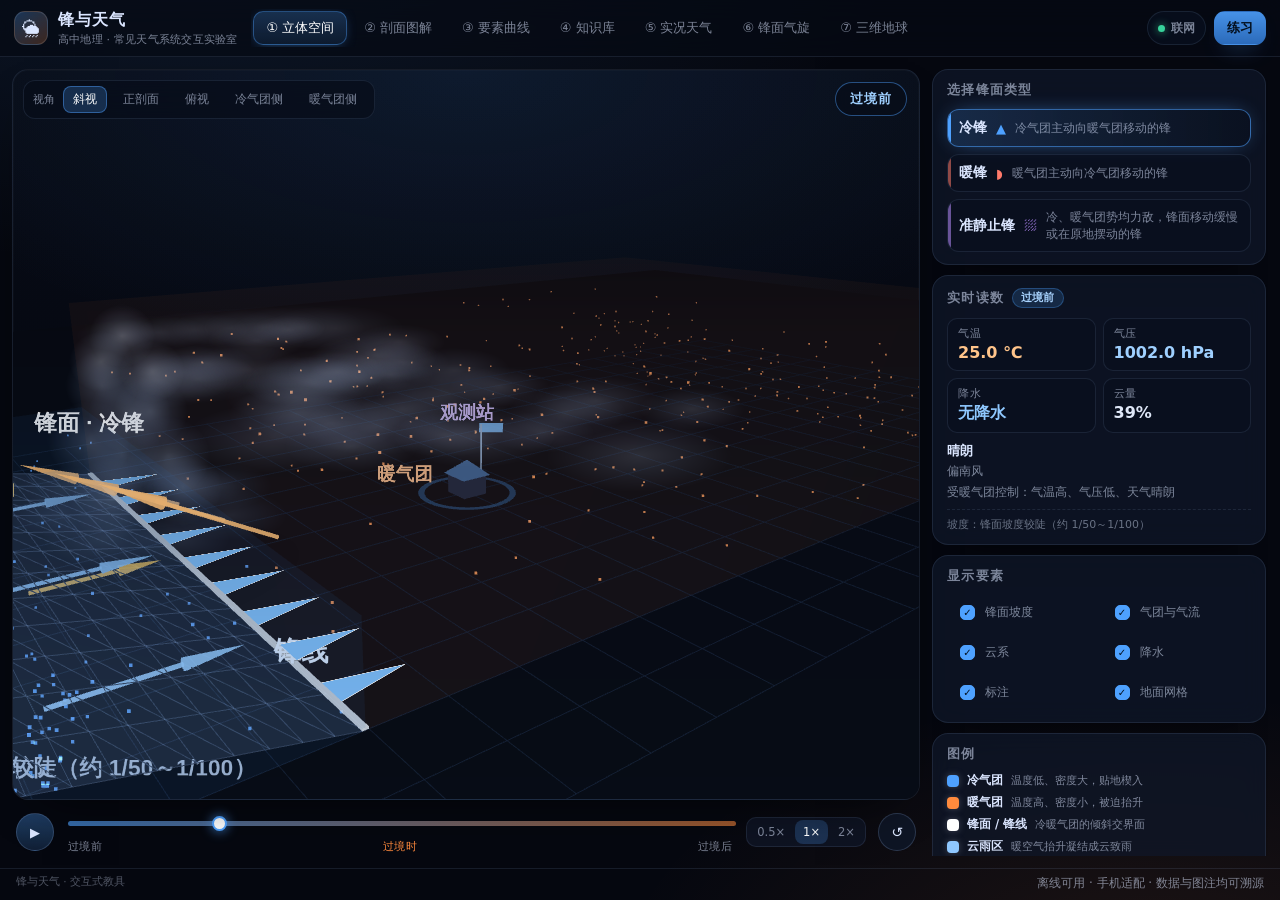
==== commit d36cf8dc: "feat: 删除天气图，三维地球改为真实全球等压线（7 个视角）" ====
--- a/index.html
+++ b/index.html
@@ -24,14 +24,14 @@
     <nav id="tabs" aria-label="视图切换">
       <button class="tab on" data-model="M1">① 立体空间</button>
       <button class="tab" data-model="M2">② 剖面图解</button>
-      <button class="tab" data-model="M3">③ 天气图</button>
-      <button class="tab" data-model="M4">④ 要素曲线</button>
-      <button class="tab" data-model="M5">⑤ 知识库</button>
-      <button class="tab" data-model="M6">⑥ 实况天气</button>
-      <button class="tab" data-model="M7">⑦ 锋面气旋</button>
+      <button class="tab" data-model="M4">③ 要素曲线</button>
+      <button class="tab" data-model="M5">④ 知识库</button>
+      <button class="tab" data-model="M6">⑤ 实况天气</button>
+      <button class="tab" data-model="M7">⑥ 锋面气旋</button>
+      <button class="tab" data-model="M8">⑦ 三维地球</button>
     </nav>
     <div class="top-actions">
-      <button id="btnPrompt" class="ghost" title="查看完美提示词">提示词</button>
+      <span id="netBadge" class="net-badge" title="联网状态"><i></i><b>联网</b></span>
       <button id="btnQuiz" class="primary" title="课堂练习">练习</button>
     </div>
   </header>
@@ -43,6 +43,7 @@
     <section id="stage">
       <div id="viewArea">
         <canvas id="gl"></canvas>
+        <canvas id="gl8"></canvas>
         <canvas id="c2d"></canvas>
 
         <div id="overlayTop">
@@ -60,15 +61,19 @@
             <button data-stage="2">③ 成熟</button>
             <button data-stage="3">④ 消亡</button>
           </div>
-          <div id="mapBar" class="chips" hidden aria-label="天气图模式">
-            <button data-map="cyclone" class="on">锋面气旋</button>
-            <button data-map="rainbelt">我国雨带</button>
-            <button data-map="symbols">符号判读</button>
-            <button data-map="world">全球</button>
-            <span class="month-wrap" id="monthWrap" hidden>
-              <b id="monthLabel">6 月</b>
-              <input type="range" id="monthSlider" min="4" max="9" step="1" value="6" aria-label="月份" />
-            </span>
+          <div id="globeBar" class="chips" hidden aria-label="三维地球视角">
+            <span class="chips-label">视角</span>
+            <button data-gview="eastAsia" class="on">东亚</button>
+            <button data-gview="north">北半球</button>
+            <button data-gview="pacific">太平洋</button>
+            <button data-gview="south">南半球</button>
+            <button data-gview="global">全球</button>
+            <span class="chips-label">显示</span>
+            <button data-gtoggle="spin" class="on" title="自动旋转">自转</button>
+            <button data-gtoggle="belts" class="on">气压带</button>
+            <button data-gtoggle="isobars" class="on" title="实时海平面气压等压线（Open-Meteo）">等压线</button>
+            <button data-gtoggle="labels" class="on">标注</button>
+            <button data-gtoggle="live" class="on" title="全球 8 城实时天气（Open-Meteo）">实时</button>
           </div>
         </div>
 
@@ -78,6 +83,14 @@
         <div id="fallback" hidden>
           <h3>三维渲染不可用</h3>
           <p>当前浏览器未启用 WebGL，已自动切换到「剖面图解」视图，动画与讲解不受影响。</p>
+        </div>
+
+        <div id="globeInfo" hidden>
+          <h4>全球气压场 · 实时天气</h4>
+          <p class="dim" id="globeKey">蓝色细线＝实时等压线（hPa，越密梯度越大）· 城市标签＝气温 ℃ · 箭头＝风的去向，颜色示风速</p>
+          <p class="dim hide-sm">拖动旋转 · 滚轮 / 双指缩放 · 底图由 geo-three 本地生成（Natural Earth 1:110m）</p>
+          <p class="dim" id="globeLive">实时天气：待获取</p>
+          <p class="dim" id="globePressure">气压场：离线（联网后显示实时等压线）</p>
         </div>
       </div>
 
@@ -180,7 +193,7 @@
 
       <div class="card live-note">
         <h3>数据来源与判读说明</h3>
-        <p>实况数据来自公开气象服务：<b>wttr.in</b>（主）与 <b>MET Norway</b>（备），城市坐标与海拔来自 <b>Open-Meteo 地理编码</b>。页面不会伪造数据：任一数据源失败会降级或明确提示，可手动输入观测值。</p>
+        <p>实况数据来自公开气象服务：<b>Open-Meteo</b>（主）与 <b>MET Norway</b>（备），二者并行取数、先成功者胜；城市坐标与海拔来自 <b>Open-Meteo 地理编码</b> 与本地城市索引。数据为数值模式（非气象站实测），页面会显示来源、数据时间并每 5 分钟自动刷新；取不到数据时明确提示，绝不伪造，也可手动输入观测值。</p>
         <p>教材判据使用「24 小时气温 / 气压变化」，但公开免费数据源通常取不到昨日同刻的实测值，本页因此用<b>今日已过时段的变化</b>近似，并在结论中标注实际时段长度，不冒充 24 小时。</p>
         <p class="dim">判据参考：冷锋 ΔT≤−4℃ 且 ΔP≥+3hPa（偏南风转偏北风、阵性降水）；暖锋 ΔT≥+3℃ 且 ΔP≤−3hPa（连续性降水）；准静止锋 |ΔT|&lt;2.5℃、|ΔP|&lt;2hPa 且降水持续时间长。</p>
       </div>
@@ -204,31 +217,14 @@
     </div>
   </div>
 
-  <!-- ============ 提示词弹层 ============ -->
-  <div class="modal" id="modalPrompt" hidden>
-    <div class="sheet">
-      <header>
-        <h3>「锋与天气」完美提示词</h3>
-        <button id="promptClose" class="round" aria-label="关闭">✕</button>
-      </header>
-      <div class="prompt-body" id="promptBody"></div>
-      <footer>
-        <button id="promptCopy" class="primary">复制全文</button>
-        <span id="promptHint" class="dim"></span>
-      </footer>
-    </div>
-  </div>
-
   <footer id="foot">
     <span>锋与天气 · 交互式教具</span>
     <span class="dim">离线可用 · 手机适配 · 数据与图注均可溯源</span>
   </footer>
 </div>
 
-<!-- 提示词全文（构建时由 build.mjs 注入） -->
-<script id="promptData">window.PROMPT = "";</script>
-
 <script src="vendor/three.min.js"></script>
+<script src="vendor/geo-three.js"></script>
 <script src="src/front-data.js"></script>
 <script src="src/helpers.js"></script>
 <script src="src/geo-china.js"></script>
@@ -236,10 +232,12 @@
 <script src="src/geo-cities.js"></script>
 <script src="src/geo.js"></script>
 <script src="src/knowledge.js"></script>
+<script src="src/field.js"></script>
 <script src="src/m2-section.js"></script>
-<script src="src/m3-map.js"></script>
 <script src="src/m4-chart.js"></script>
 <script src="src/m7-cyclone.js"></script>
+<script src="src/live-globe.js"></script>
+<script src="src/m8-globe.js"></script>
 <script src="src/quiz.js"></script>
 <script src="src/scene3d.js"></script>
 <script src="src/live.js"></script>
--- a/styles.css
+++ b/styles.css
@@ -165,14 +165,6 @@
   background: rgba(78, 161, 255, .22);
   border-color: rgba(78, 161, 255, .45);
 }
-.month-wrap {
-  display: inline-flex; align-items: center; gap: 8px;
-  padding-left: 8px; margin-left: 2px;
-  border-left: 1px solid var(--line-soft);
-  font-size: 12px;
-}
-.month-wrap b { color: var(--accent); font-weight: 600; min-width: 34px; }
-.month-wrap input[type=range] { width: 86px; }
 
 /* 阶段徽标 */
 .phase-badge {
@@ -664,7 +656,7 @@
   border-top: 1px solid var(--line-soft);
 }
 .sheet footer .primary { margin-left: auto; }
-#quizProgress, #promptHint { font-size: 11.5px; }
+#quizProgress { font-size: 11.5px; }
 
 .quiz-body { padding: 16px 20px; overflow-y: auto; }
 .q-text { margin: 0 0 14px; font-size: 14.5px; line-height: 1.8; }
@@ -706,17 +698,6 @@
 .quiz-done { text-align: center; padding: 26px 10px; }
 .quiz-done h4 { margin: 0 0 8px; font-size: 18px; }
 .quiz-done p { margin: 0; color: var(--dim); font-size: 13px; line-height: 1.8; }
-
-.prompt-body { padding: 16px 20px; overflow-y: auto; }
-.prompt-body pre {
-  margin: 0;
-  font-family: ui-monospace, SFMono-Regular, Menlo, Consolas, monospace;
-  font-size: 11.8px;
-  line-height: 1.75;
-  color: rgba(219, 230, 255, .86);
-  white-space: pre-wrap;
-  word-break: break-word;
-}
 
 #foot {
   flex: 0 0 auto;
@@ -802,7 +783,7 @@
 }
 .demo-row .chip:hover { border-color: rgba(78, 161, 255, 0.6); background: rgba(30, 52, 90, 0.8); }
 
-/* ================= ⑦ 锋面气旋演示：画布占满主区 ================= */
+/* ================= ⑥ 锋面气旋演示：画布占满主区 ================= */
 #main[data-model="M7"] { grid-template-columns: minmax(0, 1fr); }
 #main[data-model="M7"] #stage { grid-column: 1 / -1; }
 #main[data-model="M7"] #viewArea { height: calc(100vh - 190px); min-height: 380px; }
@@ -812,3 +793,63 @@
 #cycBar { align-items: center; }
 #cycBar > button { min-width: 62px; }
 .marks span:nth-child(4) { text-align: right; }
+
+/* ================= ⑦ 三维地球（geo-three 球面瓦片） ================= */
+#gl8 { z-index: 1; display: none; }
+
+/* 联网状态徽标：联网时可取实况；离线时教学核心仍可用 */
+.net-badge {
+  display: inline-flex; align-items: center; gap: 6px;
+  padding: 5px 10px; border-radius: 999px;
+  border: 1px solid var(--line-soft);
+  background: rgba(10, 18, 34, .62);
+  font-size: 11.5px; color: var(--dim);
+  white-space: nowrap;
+}
+.net-badge i {
+  width: 7px; height: 7px; border-radius: 50%;
+  background: #37d39b; box-shadow: 0 0 8px rgba(55, 211, 155, .8);
+}
+.net-badge.off i { background: #ffb454; box-shadow: 0 0 8px rgba(255, 180, 84, .7); }
+.net-badge.off b { color: #ffcf8a; }
+@media (max-width: 900px) {
+  .net-badge b { display: none; }
+  .net-badge { padding: 5px 8px; }
+}
+#main[data-model="M8"] { grid-template-columns: minmax(0, 1fr); }
+#main[data-model="M8"] #stage { grid-column: 1 / -1; }
+#main[data-model="M8"] #viewArea {
+  height: calc(100vh - 118px);
+  min-height: 420px;
+  background:
+    radial-gradient(circle at 50% 44%, rgba(38, 92, 168, .20), transparent 60%),
+    radial-gradient(700px 500px at 50% 120%, rgba(20, 40, 90, .28), transparent 70%),
+    linear-gradient(180deg, #060b18 0%, #04060d 100%);
+}
+#globeInfo {
+  position: absolute; z-index: 5;
+  left: 12px; bottom: 12px;
+  max-width: 330px;
+  padding: 10px 13px 11px;
+  border-radius: 13px;
+  background: rgba(8, 13, 26, .78);
+  border: 1px solid var(--line-soft);
+  backdrop-filter: blur(10px);
+  pointer-events: none;
+}
+#globeInfo h4 {
+  margin: 0 0 5px; font-size: 13px; letter-spacing: .05em; color: #cfe4ff;
+}
+#globeInfo p {
+  margin: 0 0 5px; font-size: 11px; line-height: 1.6; color: rgba(219, 230, 255, .78);
+}
+#globeInfo p.dim { margin: 0; font-size: 10.5px; line-height: 1.7; color: var(--dim); }
+@media (max-width: 900px) {
+  #main[data-model="M8"] #viewArea { height: calc(100vh - 205px); min-height: 380px; }
+  #globeInfo { left: 8px; right: 8px; bottom: 8px; max-width: none; padding: 9px 12px; }
+  #globeInfo p { font-size: 10.8px; }
+  #globeInfo p:not(.dim) { display: none; }
+  #globeInfo p.hide-sm { display: none; }
+  #globeInfo h4 { font-size: 12.5px; margin-bottom: 3px; }
+}
+
